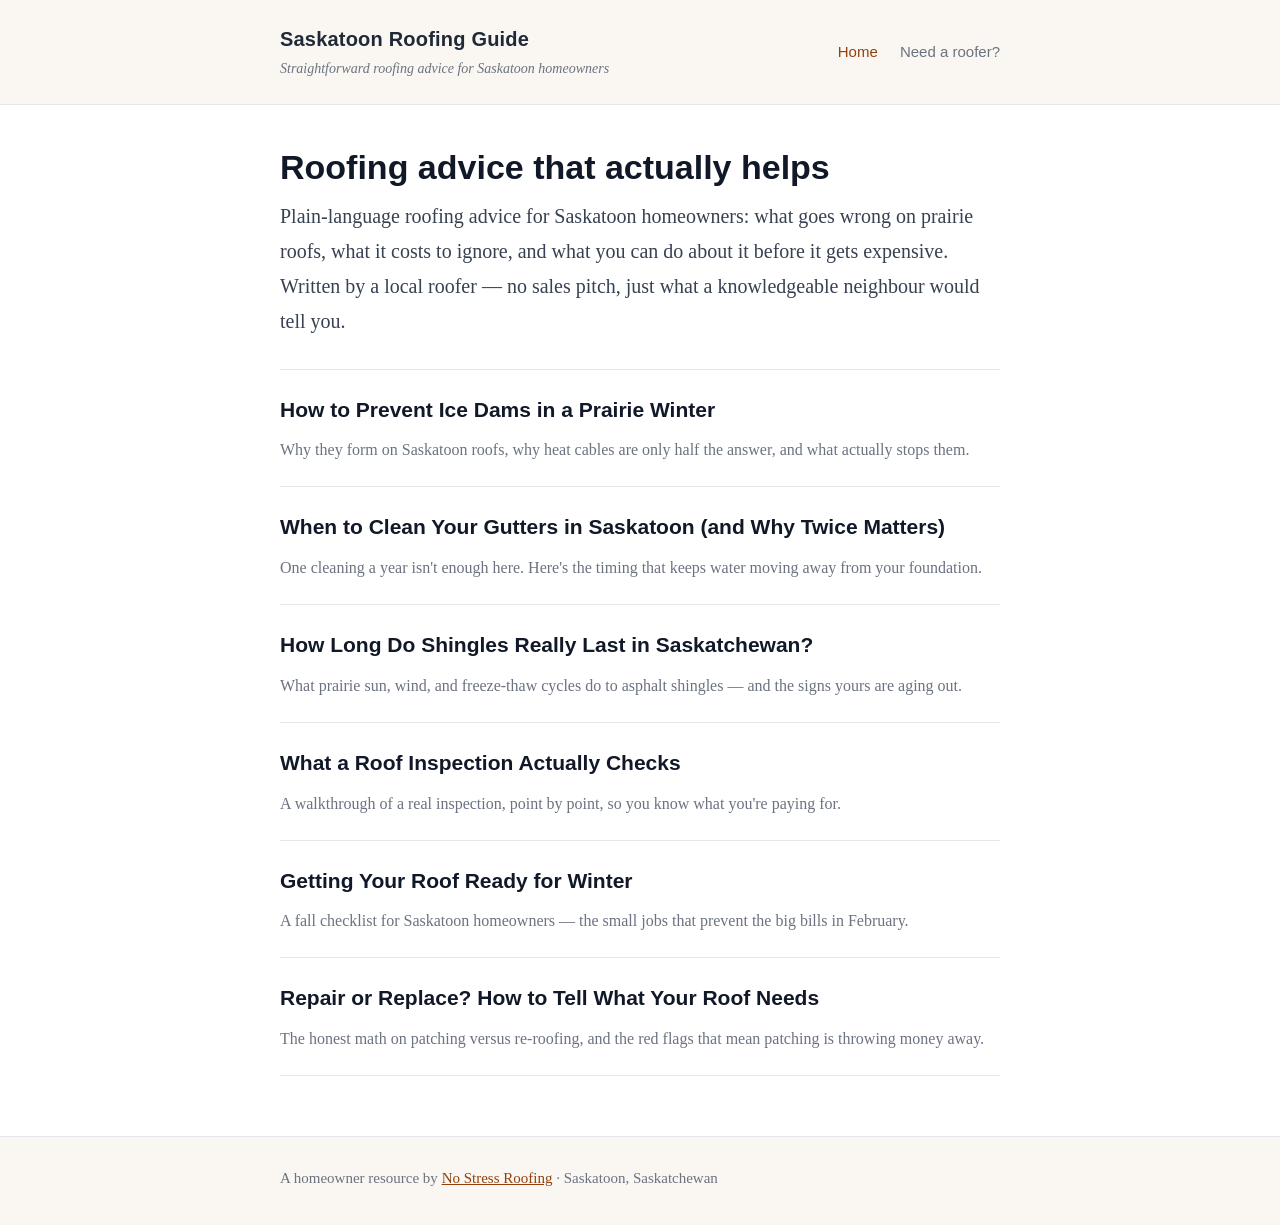
==== index.html @ 77b61aa5 "Update index.html: remove 'Need work done?' section" ====
<!DOCTYPE html>
<html lang="en">
<head>
<meta charset="UTF-8">
<meta name="viewport" content="width=device-width, initial-scale=1.0">
<title>Roofing Advice for Saskatoon Homeowners | Saskatoon Roofing Guide</title>
<meta name="description" content="Practical roofing and gutter advice for Saskatoon homeowners — ice dams, gutter cleaning, shingle lifespan, inspections, and winter prep, written plainly by a local roofer.">
<link rel="stylesheet" href="styles.css">
</head>
<body>

<header class="site-header">
  <div class="wrap">
    <a class="brand" href="index.html">
      <div class="name">Saskatoon Roofing Guide</div>
      <div class="tag">Straightforward roofing advice for Saskatoon homeowners</div>
    </a>
    <nav class="main-nav">
      <a href="index.html" class="current">Home</a>
      <a href="need-a-roofer.html">Need a roofer?</a>
    </nav>
  </div>
</header>

<main class="wrap">
  <h1>Roofing advice that actually helps</h1>
  <p class="lede">Plain-language roofing advice for Saskatoon homeowners: what goes wrong on prairie roofs, what it costs to ignore, and what you can do about it before it gets expensive. Written by a local roofer — no sales pitch, just what a knowledgeable neighbour would tell you.</p>

  <ul class="post-list">
    <li>
      <a class="title" href="articles/ice-dams.html">How to Prevent Ice Dams in a Prairie Winter</a>
      <p>Why they form on Saskatoon roofs, why heat cables are only half the answer, and what actually stops them.</p>
    </li>
    <li>
      <a class="title" href="articles/gutter-cleaning.html">When to Clean Your Gutters in Saskatoon (and Why Twice Matters)</a>
      <p>One cleaning a year isn't enough here. Here's the timing that keeps water moving away from your foundation.</p>
    </li>
    <li>
      <a class="title" href="articles/shingle-lifespan.html">How Long Do Shingles Really Last in Saskatchewan?</a>
      <p>What prairie sun, wind, and freeze-thaw cycles do to asphalt shingles — and the signs yours are aging out.</p>
    </li>
    <li>
      <a class="title" href="articles/roof-inspection.html">What a Roof Inspection Actually Checks</a>
      <p>A walkthrough of a real inspection, point by point, so you know what you're paying for.</p>
    </li>
    <li>
      <a class="title" href="articles/winter-prep.html">Getting Your Roof Ready for Winter</a>
      <p>A fall checklist for Saskatoon homeowners — the small jobs that prevent the big bills in February.</p>
    </li>
    <li>
      <a class="title" href="articles/repair-vs-replacement.html">Repair or Replace? How to Tell What Your Roof Needs</a>
      <p>The honest math on patching versus re-roofing, and the red flags that mean patching is throwing money away.</p>
    </li>
  </ul>

</main>

<footer class="site-footer">
  <div class="wrap">
    <p>A homeowner resource by <a href="https://nostressroofing.com">No Stress Roofing</a> · Saskatoon, Saskatchewan</p>
  </div>
</footer>

</body>
</html>
---- styles.css ----
/* Saskatoon Roofing Guide — clean light theme, no frameworks */
:root {
  --ink: #1f2937;
  --muted: #6b7280;
  --accent: #b45309; /* warm amber, roofing feel */
  --accent-dark: #92400e;
  --line: #e5e7eb;
  --bg: #ffffff;
  --wash: #faf7f2;
}

* { box-sizing: border-box; margin: 0; padding: 0; }

body {
  font-family: Georgia, "Times New Roman", serif;
  color: var(--ink);
  background: var(--bg);
  line-height: 1.75;
  font-size: 18px;
}

a { color: var(--accent-dark); }
a:hover { color: var(--accent); }

/* ---------- header ---------- */
.site-header {
  border-bottom: 1px solid var(--line);
  background: var(--wash);
}
.site-header .wrap {
  max-width: 760px;
  margin: 0 auto;
  padding: 22px 20px;
  display: flex;
  align-items: center;
  gap: 14px;
}
.brand { text-decoration: none; color: var(--ink); }
.brand .name {
  font-family: -apple-system, "Segoe UI", Helvetica, Arial, sans-serif;
  font-weight: 700;
  font-size: 20px;
  letter-spacing: 0.2px;
}
.brand .tag {
  font-size: 14px;
  color: var(--muted);
  font-style: italic;
}
nav.main-nav {
  margin-left: auto;
  font-family: -apple-system, "Segoe UI", Helvetica, Arial, sans-serif;
  font-size: 15px;
}
nav.main-nav a {
  margin-left: 18px;
  text-decoration: none;
  color: var(--muted);
}
nav.main-nav a:hover, nav.main-nav a.current { color: var(--accent-dark); }

/* ---------- layout ---------- */
.wrap {
  max-width: 760px;
  margin: 0 auto;
  padding: 40px 20px 60px;
}

h1, h2, h3 {
  font-family: -apple-system, "Segoe UI", Helvetica, Arial, sans-serif;
  line-height: 1.3;
  color: #111827;
}
h1 { font-size: 34px; margin: 0 0 10px; }
h2 { font-size: 24px; margin: 34px 0 12px; }
h3 { font-size: 19px; margin: 26px 0 8px; }
p { margin: 0 0 18px; }
ul, ol { margin: 0 0 18px 26px; }
li { margin-bottom: 8px; }

.meta {
  color: var(--muted);
  font-size: 15px;
  font-style: italic;
  margin-bottom: 26px;
}

.hero-img {
  width: 100%;
  border-radius: 10px;
  margin: 6px 0 28px;
  display: block;
}

/* ---------- homepage article list ---------- */
.lede { font-size: 20px; color: #374151; }
.post-list { list-style: none; margin: 30px 0 0; padding: 0; }
.post-list li {
  border-top: 1px solid var(--line);
  padding: 22px 0;
  margin: 0;
}
.post-list li:last-child { border-bottom: 1px solid var(--line); }
.post-list a.title {
  font-family: -apple-system, "Segoe UI", Helvetica, Arial, sans-serif;
  font-size: 21px;
  font-weight: 700;
  text-decoration: none;
  color: #111827;
}
.post-list a.title:hover { color: var(--accent-dark); }
.post-list p { margin: 8px 0 0; color: var(--muted); font-size: 16px; }

/* ---------- callout ---------- */
.callout {
  background: var(--wash);
  border-left: 4px solid var(--accent);
  padding: 18px 22px;
  border-radius: 0 8px 8px 0;
  margin: 28px 0;
  font-size: 17px;
}
.callout strong { font-family: -apple-system, "Segoe UI", Helvetica, Arial, sans-serif; }

/* ---------- need-a-roofer page ---------- */
.roofer-card {
  background: #fef6e7;
  border: 1px solid #f0dfb5;
  border-radius: 10px;
  padding: 24px 26px;
  margin: 26px 0;
}
.roofer-card h2 { margin-top: 0; }
.roofer-card ul { margin-bottom: 14px; }
.roofer-note {
  margin-top: 34px;
  padding-top: 22px;
  border-top: 1px solid var(--line);
  color: var(--muted);
  font-size: 16px;
}

/* ---------- footer ---------- */
.site-footer {
  border-top: 1px solid var(--line);
  background: var(--wash);
  font-size: 15px;
  color: var(--muted);
}
.site-footer .wrap { padding: 28px 20px; }
.site-footer p { margin-bottom: 6px; }
.site-footer a { color: var(--accent-dark); }

@media (max-width: 560px) {
  body { font-size: 17px; }
  h1 { font-size: 28px; }
  nav.main-nav a { margin-left: 12px; }
}
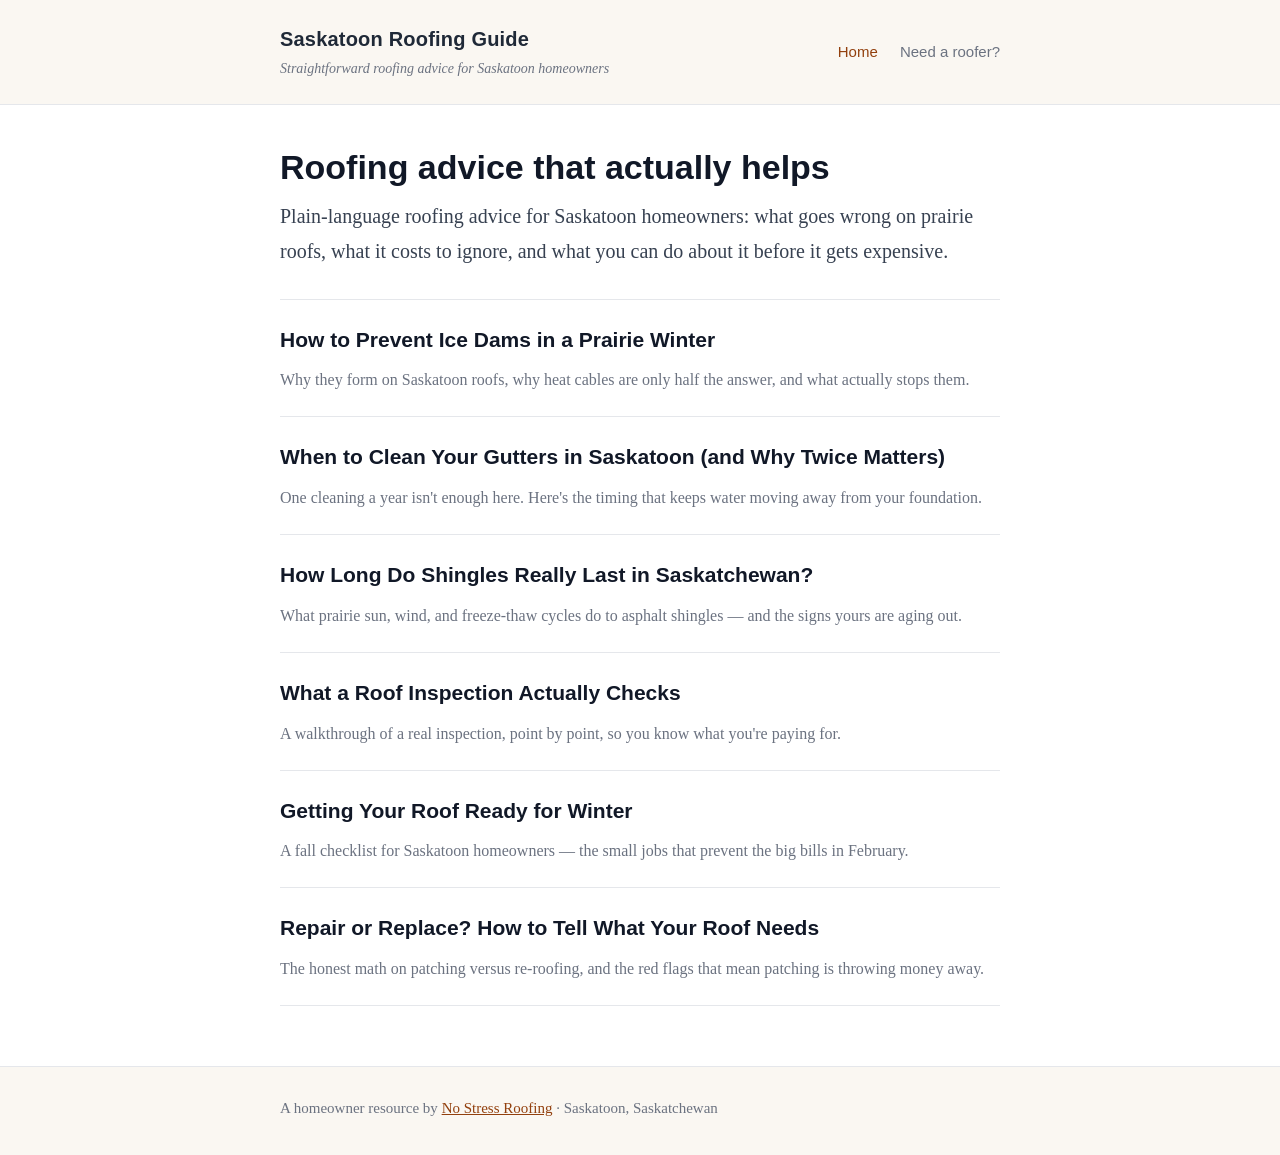
==== commit cb4f1d62: "Update index.html: remove 'written by a local roofer / no sales pitch' language" ====
--- a/index.html
+++ b/index.html
@@ -4,7 +4,7 @@
 <meta charset="UTF-8">
 <meta name="viewport" content="width=device-width, initial-scale=1.0">
 <title>Roofing Advice for Saskatoon Homeowners | Saskatoon Roofing Guide</title>
-<meta name="description" content="Practical roofing and gutter advice for Saskatoon homeowners — ice dams, gutter cleaning, shingle lifespan, inspections, and winter prep, written plainly by a local roofer.">
+<meta name="description" content="Practical roofing and gutter advice for Saskatoon homeowners — ice dams, gutter cleaning, shingle lifespan, inspections, and winter prep.">
 <link rel="stylesheet" href="styles.css">
 </head>
 <body>
@@ -24,7 +24,7 @@
 
 <main class="wrap">
   <h1>Roofing advice that actually helps</h1>
-  <p class="lede">Plain-language roofing advice for Saskatoon homeowners: what goes wrong on prairie roofs, what it costs to ignore, and what you can do about it before it gets expensive. Written by a local roofer — no sales pitch, just what a knowledgeable neighbour would tell you.</p>
+  <p class="lede">Plain-language roofing advice for Saskatoon homeowners: what goes wrong on prairie roofs, what it costs to ignore, and what you can do about it before it gets expensive.</p>
 
   <ul class="post-list">
     <li>
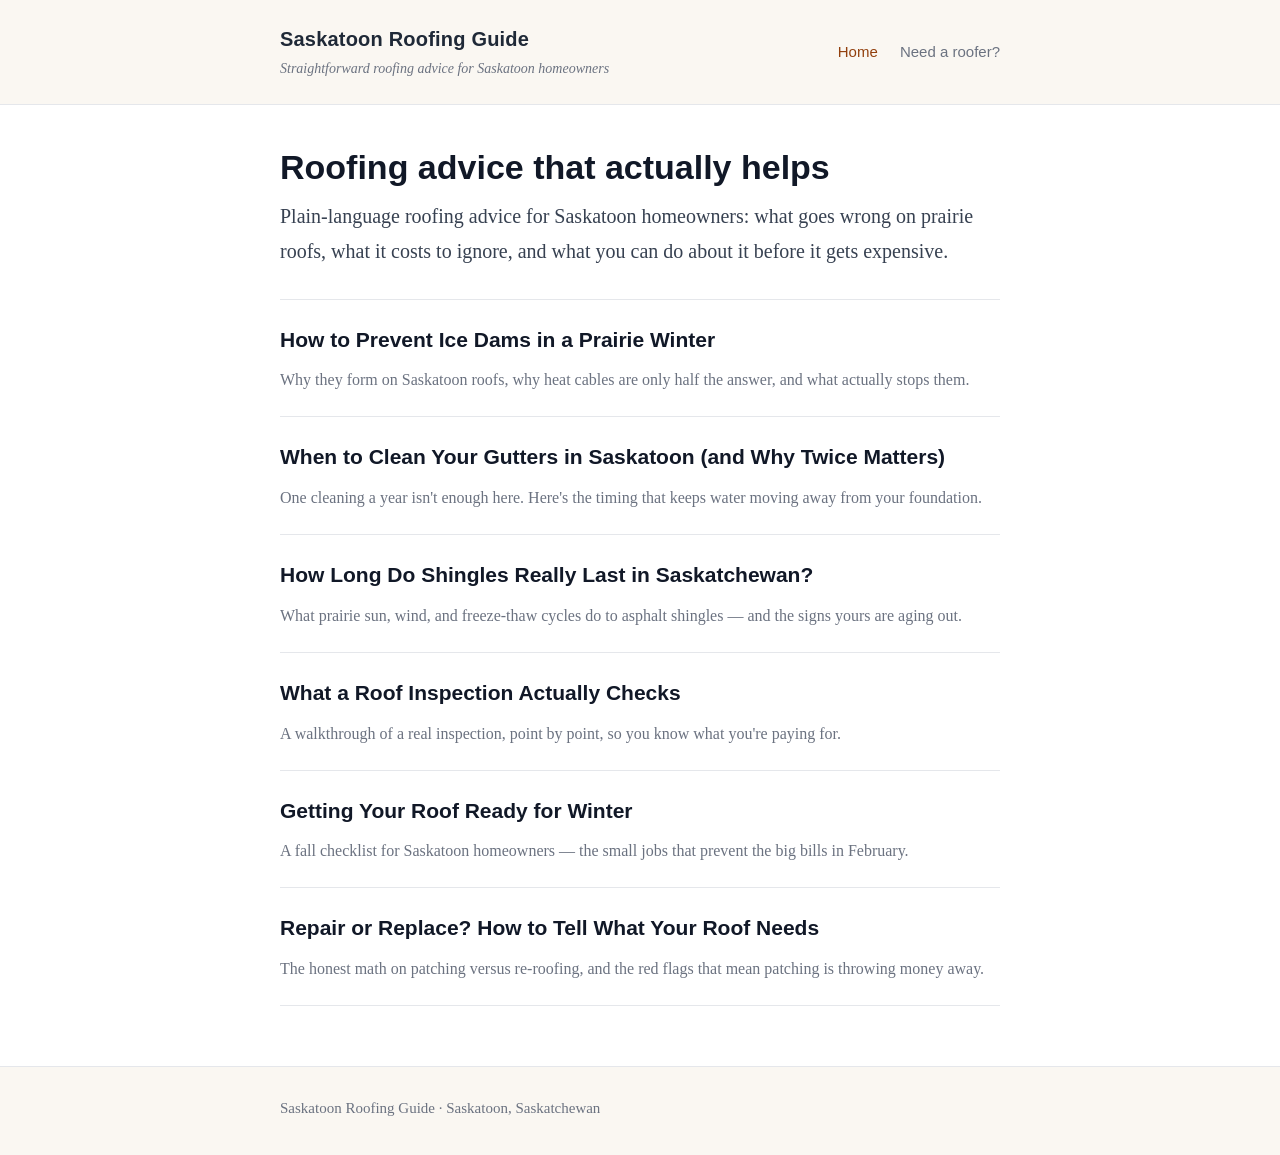
==== commit cc157053: "Update index.html: remove footer attribution" ====
--- a/index.html
+++ b/index.html
@@ -57,7 +57,7 @@
 
 <footer class="site-footer">
   <div class="wrap">
-    <p>A homeowner resource by <a href="https://nostressroofing.com">No Stress Roofing</a> · Saskatoon, Saskatchewan</p>
+    <p>Saskatoon Roofing Guide · Saskatoon, Saskatchewan</p>
   </div>
 </footer>
 
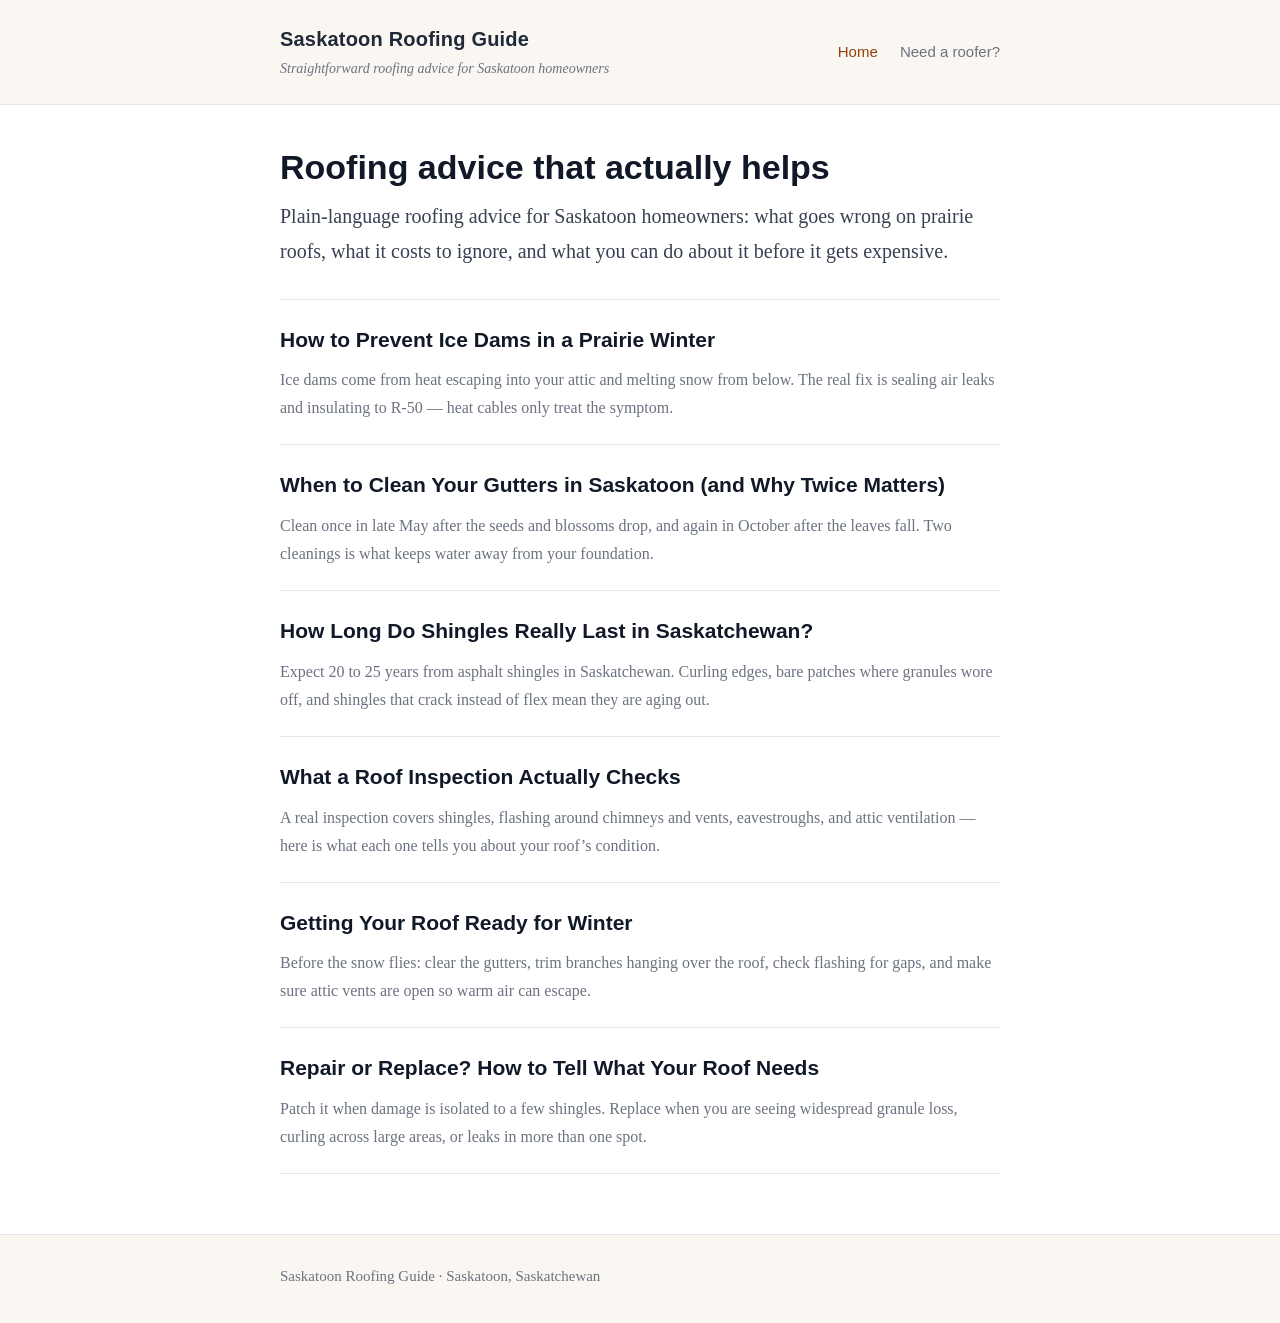
==== commit 597e449a: "Update index.html: rewrite article descriptions to give answers instead of teasers" ====
--- a/index.html
+++ b/index.html
@@ -29,27 +29,27 @@
   <ul class="post-list">
     <li>
       <a class="title" href="articles/ice-dams.html">How to Prevent Ice Dams in a Prairie Winter</a>
-      <p>Why they form on Saskatoon roofs, why heat cables are only half the answer, and what actually stops them.</p>
+      <p>Ice dams come from heat escaping into your attic and melting snow from below. The real fix is sealing air leaks and insulating to R-50 — heat cables only treat the symptom.</p>
     </li>
     <li>
       <a class="title" href="articles/gutter-cleaning.html">When to Clean Your Gutters in Saskatoon (and Why Twice Matters)</a>
-      <p>One cleaning a year isn't enough here. Here's the timing that keeps water moving away from your foundation.</p>
+      <p>Clean once in late May after the seeds and blossoms drop, and again in October after the leaves fall. Two cleanings is what keeps water away from your foundation.</p>
     </li>
     <li>
       <a class="title" href="articles/shingle-lifespan.html">How Long Do Shingles Really Last in Saskatchewan?</a>
-      <p>What prairie sun, wind, and freeze-thaw cycles do to asphalt shingles — and the signs yours are aging out.</p>
+      <p>Expect 20 to 25 years from asphalt shingles in Saskatchewan. Curling edges, bare patches where granules wore off, and shingles that crack instead of flex mean they are aging out.</p>
     </li>
     <li>
       <a class="title" href="articles/roof-inspection.html">What a Roof Inspection Actually Checks</a>
-      <p>A walkthrough of a real inspection, point by point, so you know what you're paying for.</p>
+      <p>A real inspection covers shingles, flashing around chimneys and vents, eavestroughs, and attic ventilation — here is what each one tells you about your roof’s condition.</p>
     </li>
     <li>
       <a class="title" href="articles/winter-prep.html">Getting Your Roof Ready for Winter</a>
-      <p>A fall checklist for Saskatoon homeowners — the small jobs that prevent the big bills in February.</p>
+      <p>Before the snow flies: clear the gutters, trim branches hanging over the roof, check flashing for gaps, and make sure attic vents are open so warm air can escape.</p>
     </li>
     <li>
       <a class="title" href="articles/repair-vs-replacement.html">Repair or Replace? How to Tell What Your Roof Needs</a>
-      <p>The honest math on patching versus re-roofing, and the red flags that mean patching is throwing money away.</p>
+      <p>Patch it when damage is isolated to a few shingles. Replace when you are seeing widespread granule loss, curling across large areas, or leaks in more than one spot.</p>
     </li>
   </ul>
 
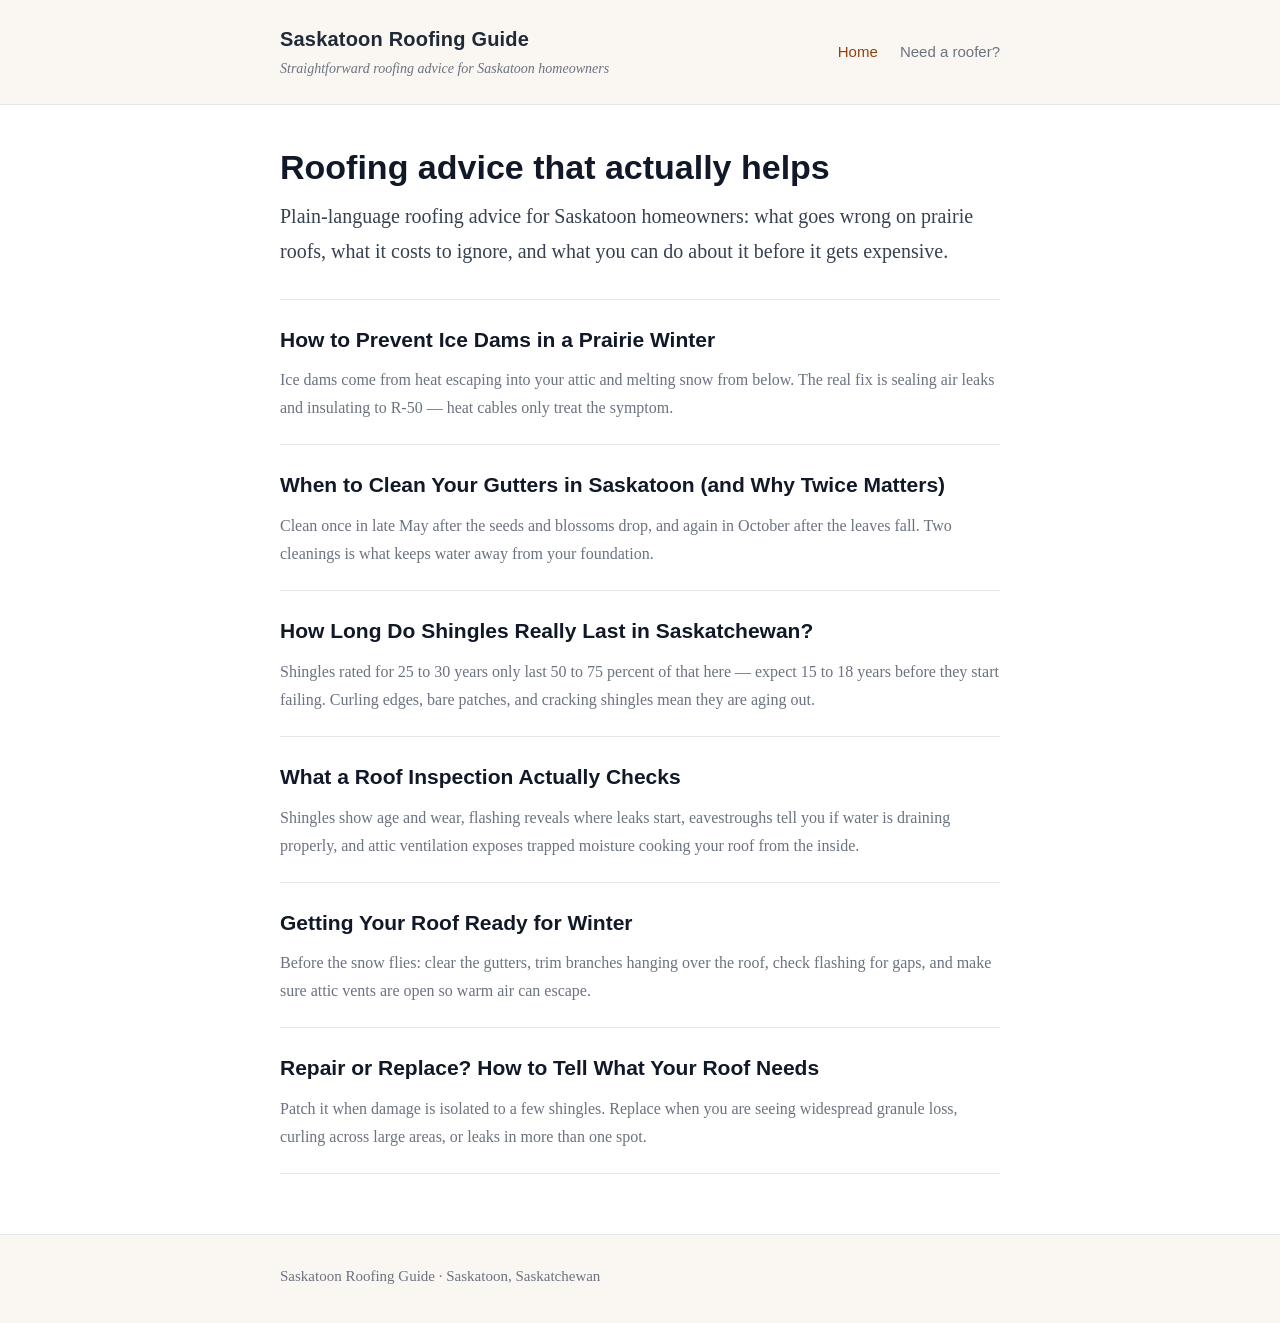
==== commit e2f0a43a: "Update index.html: fixed inspection description + shingle lifespan numbers" ====
--- a/index.html
+++ b/index.html
@@ -37,11 +37,11 @@
     </li>
     <li>
       <a class="title" href="articles/shingle-lifespan.html">How Long Do Shingles Really Last in Saskatchewan?</a>
-      <p>Expect 20 to 25 years from asphalt shingles in Saskatchewan. Curling edges, bare patches where granules wore off, and shingles that crack instead of flex mean they are aging out.</p>
+      <p>Shingles rated for 25 to 30 years only last 50 to 75 percent of that here — expect 15 to 18 years before they start failing. Curling edges, bare patches, and cracking shingles mean they are aging out.</p>
     </li>
     <li>
       <a class="title" href="articles/roof-inspection.html">What a Roof Inspection Actually Checks</a>
-      <p>A real inspection covers shingles, flashing around chimneys and vents, eavestroughs, and attic ventilation — here is what each one tells you about your roof’s condition.</p>
+      <p>Shingles show age and wear, flashing reveals where leaks start, eavestroughs tell you if water is draining properly, and attic ventilation exposes trapped moisture cooking your roof from the inside.</p>
     </li>
     <li>
       <a class="title" href="articles/winter-prep.html">Getting Your Roof Ready for Winter</a>
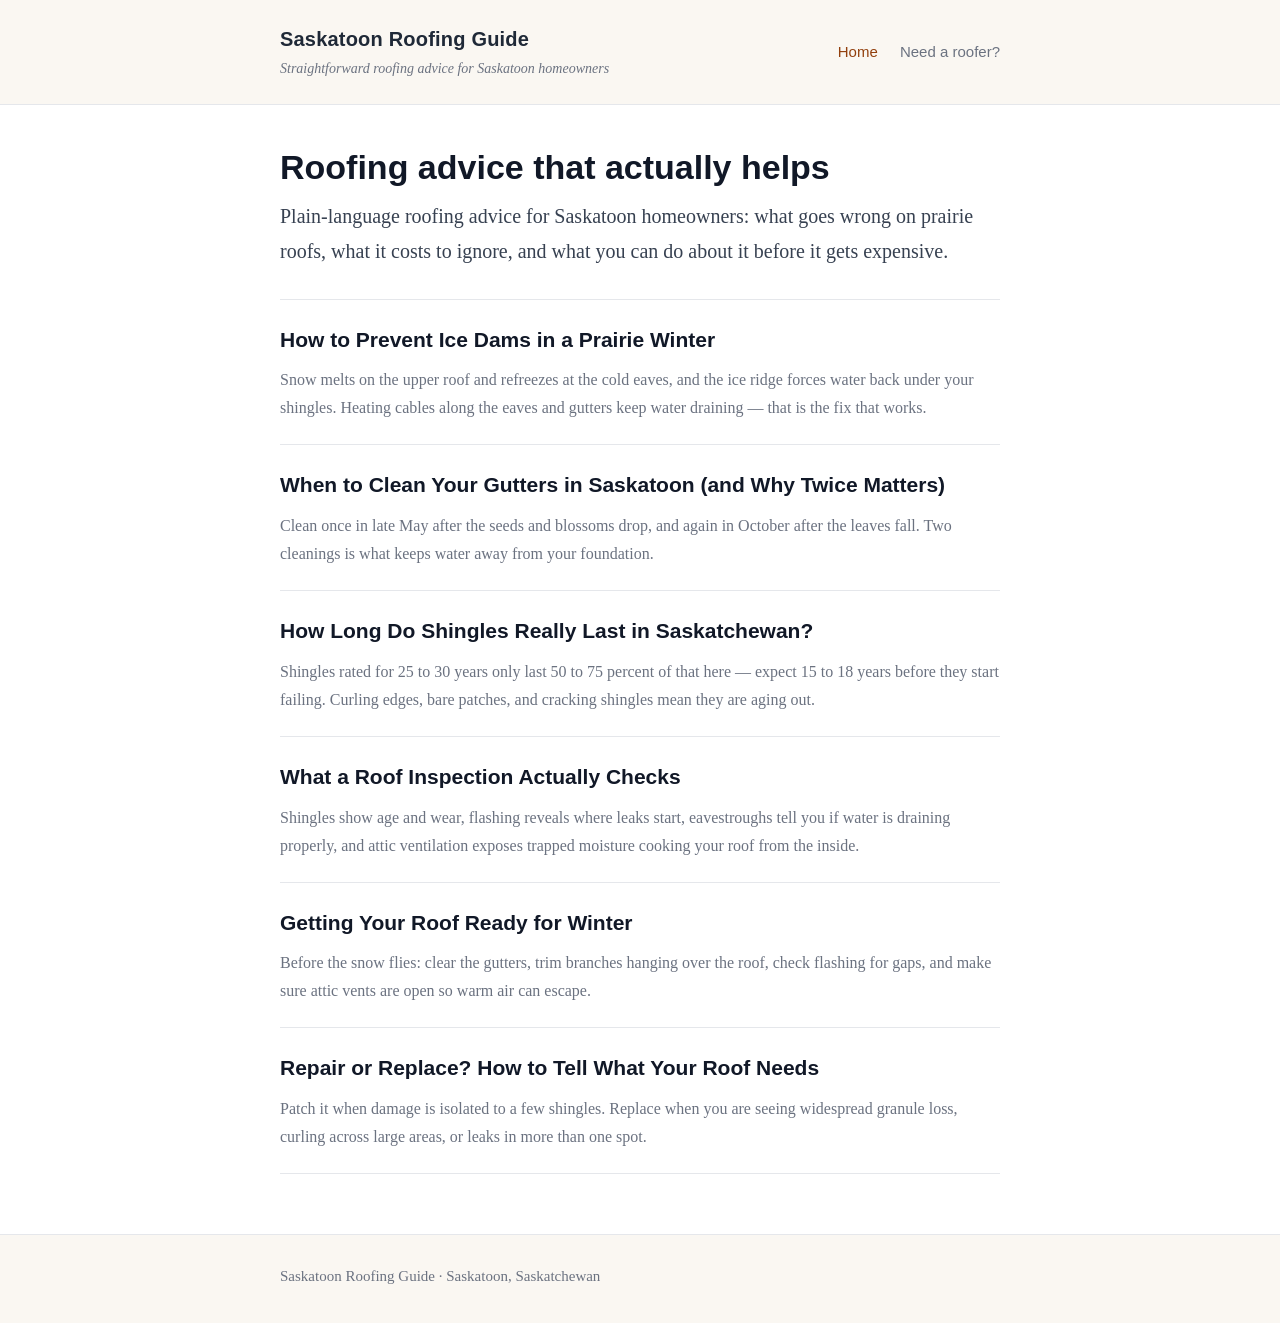
==== commit 04909ca8: "Update index.html: rewrite ice dams section with heating cables as the fix" ====
--- a/index.html
+++ b/index.html
@@ -29,7 +29,7 @@
   <ul class="post-list">
     <li>
       <a class="title" href="articles/ice-dams.html">How to Prevent Ice Dams in a Prairie Winter</a>
-      <p>Ice dams come from heat escaping into your attic and melting snow from below. The real fix is sealing air leaks and insulating to R-50 — heat cables only treat the symptom.</p>
+      <p>Snow melts on the upper roof and refreezes at the cold eaves, and the ice ridge forces water back under your shingles. Heating cables along the eaves and gutters keep water draining — that is the fix that works.</p>
     </li>
     <li>
       <a class="title" href="articles/gutter-cleaning.html">When to Clean Your Gutters in Saskatoon (and Why Twice Matters)</a>
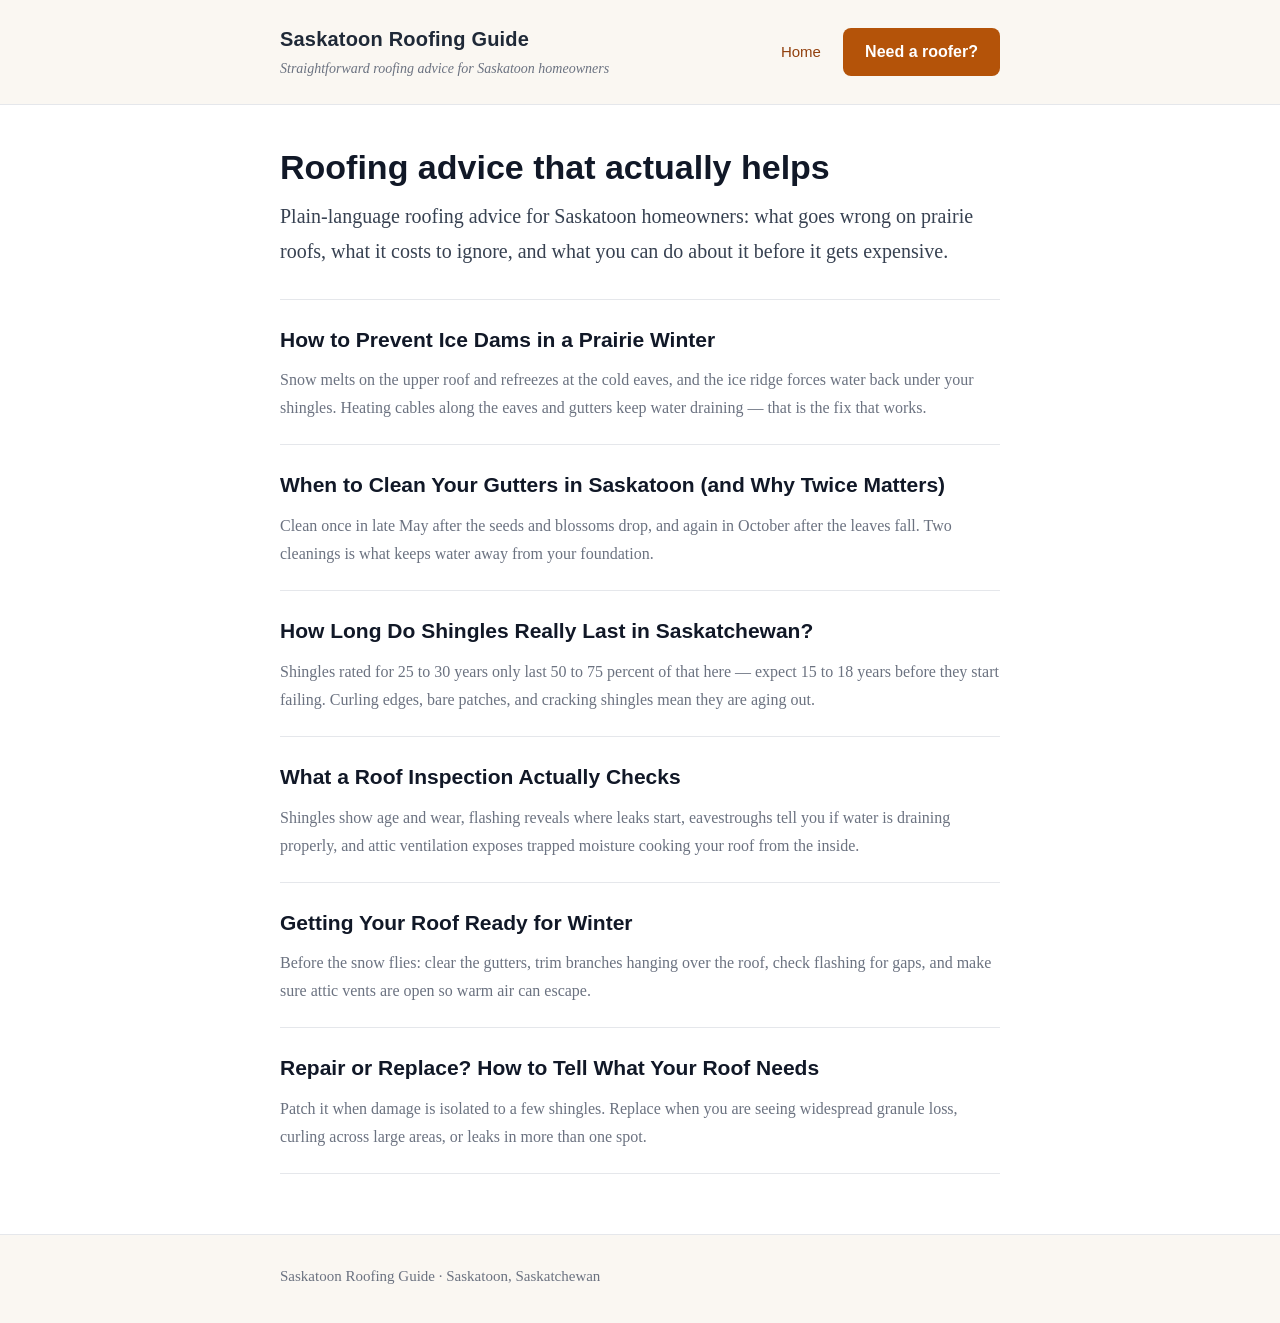
==== commit c0948e66: "Overwrite styles.css, index.html, need-a-roofer.html: btn-roofer button styles + nav buttons" ====
--- a/index.html
+++ b/index.html
@@ -17,7 +17,7 @@
     </a>
     <nav class="main-nav">
       <a href="index.html" class="current">Home</a>
-      <a href="need-a-roofer.html">Need a roofer?</a>
+      <a href="need-a-roofer.html" class="btn-roofer">Need a roofer?</a>
     </nav>
   </div>
 </header>
--- a/styles.css
+++ b/styles.css
@@ -58,6 +58,24 @@
   color: var(--muted);
 }
 nav.main-nav a:hover, nav.main-nav a.current { color: var(--accent-dark); }
+
+
+/* ---------- roofer CTA button ---------- */
+a.btn-roofer {
+  display: inline-block;
+  background: var(--accent);
+  color: #fff !important;
+  font-family: -apple-system, "Segoe UI", Helvetica, Arial, sans-serif;
+  font-size: 16px;
+  font-weight: 600;
+  padding: 10px 22px;
+  border-radius: 8px;
+  text-decoration: none;
+  transition: background 0.15s;
+}
+a.btn-roofer:hover { background: var(--accent-dark); color: #fff !important; }
+nav.main-nav a.btn-roofer { margin-left: 18px; }
+.article-cta { margin: 44px 0 8px; text-align: center; }
 
 /* ---------- layout ---------- */
 .wrap {
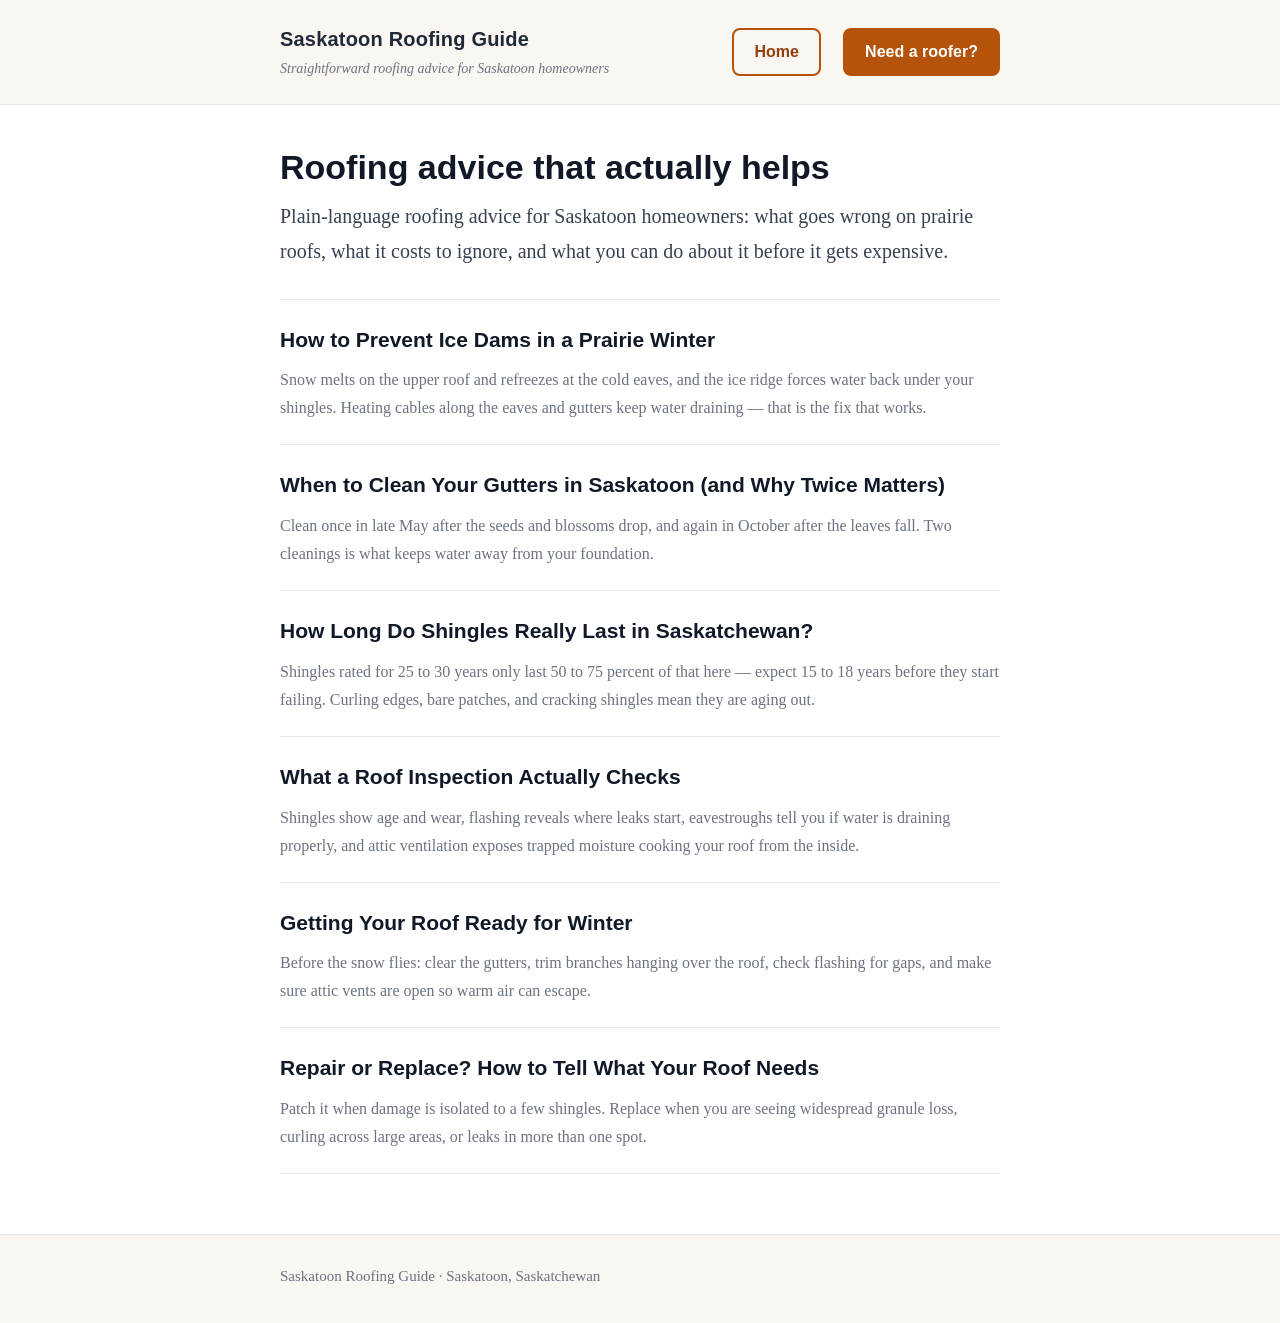
==== commit 1754e62a: "Overwrite styles.css, index.html, need-a-roofer.html: btn-outline button style and nav Home button" ====
--- a/index.html
+++ b/index.html
@@ -16,7 +16,7 @@
       <div class="tag">Straightforward roofing advice for Saskatoon homeowners</div>
     </a>
     <nav class="main-nav">
-      <a href="index.html" class="current">Home</a>
+      <a href="index.html" class="btn-outline current">Home</a>
       <a href="need-a-roofer.html" class="btn-roofer">Need a roofer?</a>
     </nav>
   </div>
--- a/styles.css
+++ b/styles.css
@@ -76,6 +76,23 @@
 a.btn-roofer:hover { background: var(--accent-dark); color: #fff !important; }
 nav.main-nav a.btn-roofer { margin-left: 18px; }
 .article-cta { margin: 44px 0 8px; text-align: center; }
+
+
+a.btn-outline {
+  display: inline-block;
+  background: transparent;
+  color: var(--accent-dark) !important;
+  font-family: -apple-system, "Segoe UI", Helvetica, Arial, sans-serif;
+  font-size: 16px;
+  font-weight: 600;
+  padding: 8px 20px;
+  border: 2px solid var(--accent);
+  border-radius: 8px;
+  text-decoration: none;
+  transition: background 0.15s, color 0.15s;
+}
+a.btn-outline:hover { background: var(--accent); color: #fff !important; }
+nav.main-nav a.btn-outline { margin-left: 12px; }
 
 /* ---------- layout ---------- */
 .wrap {
